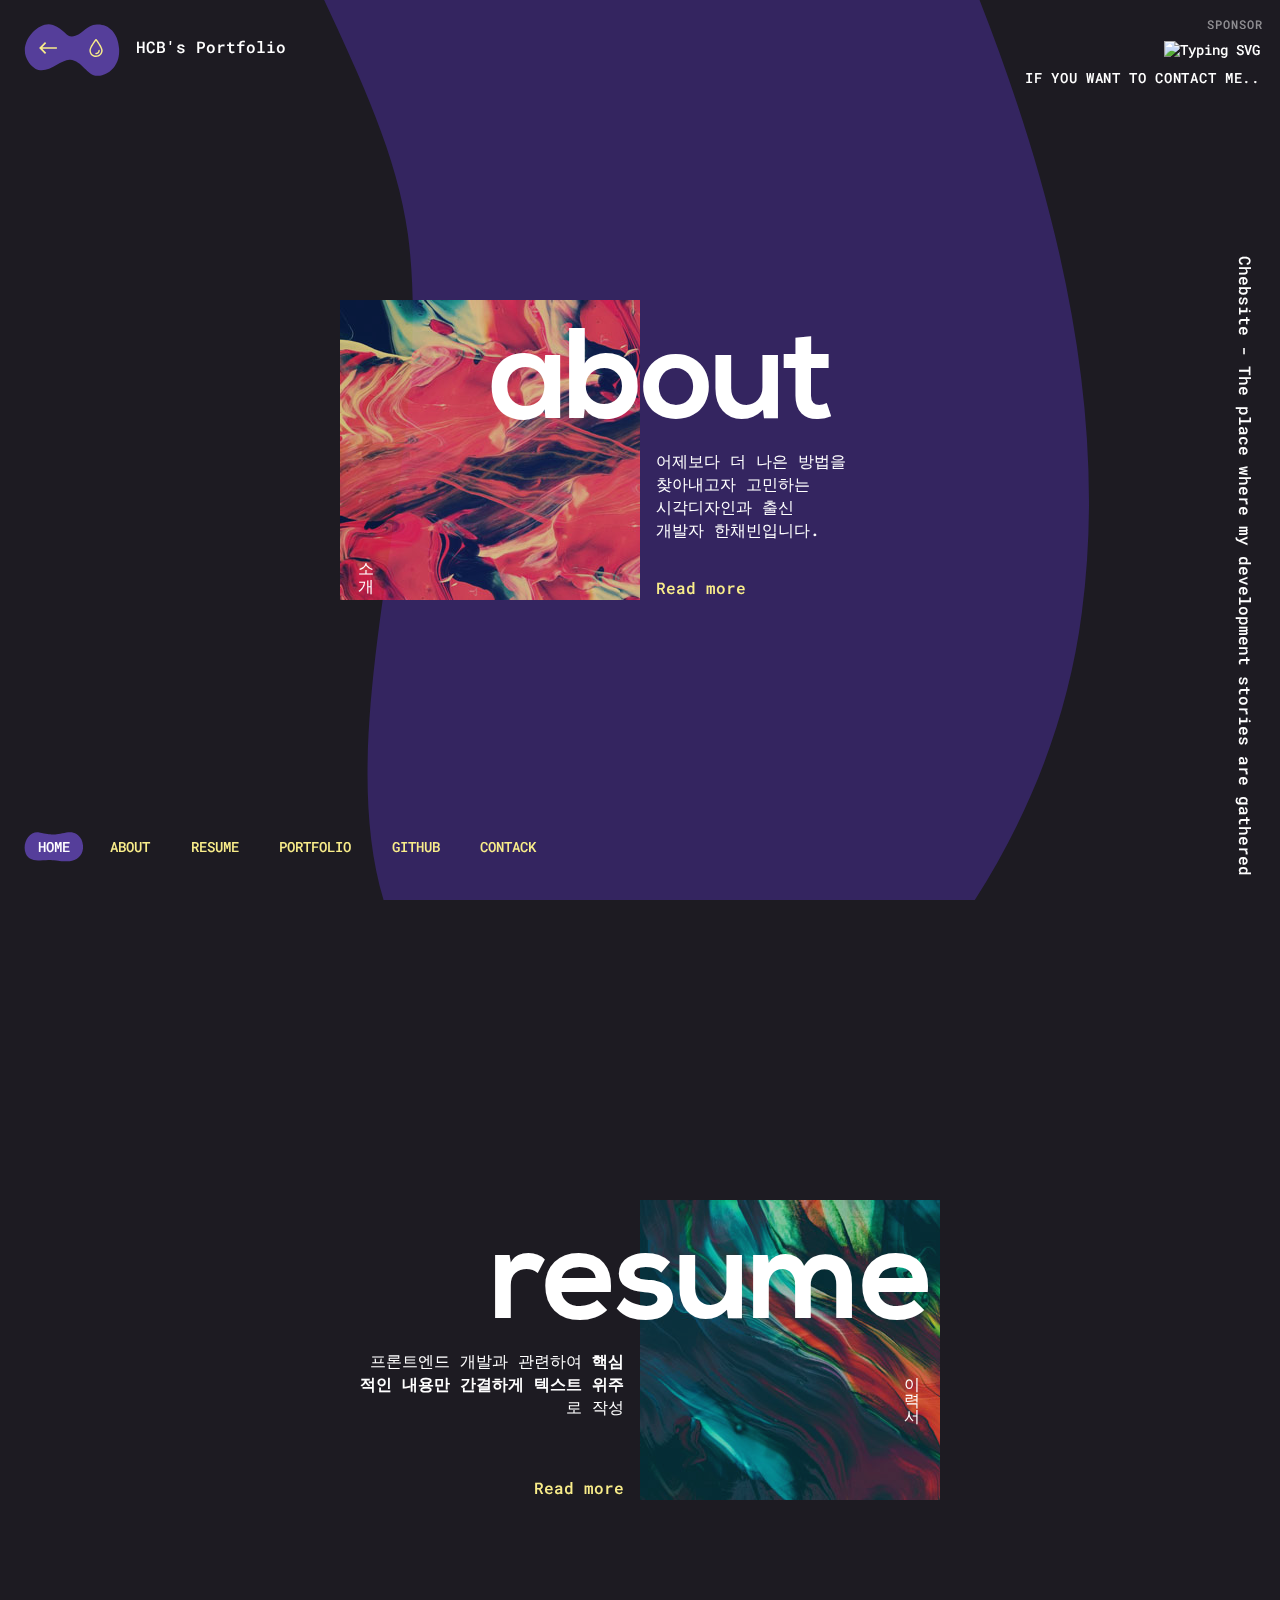
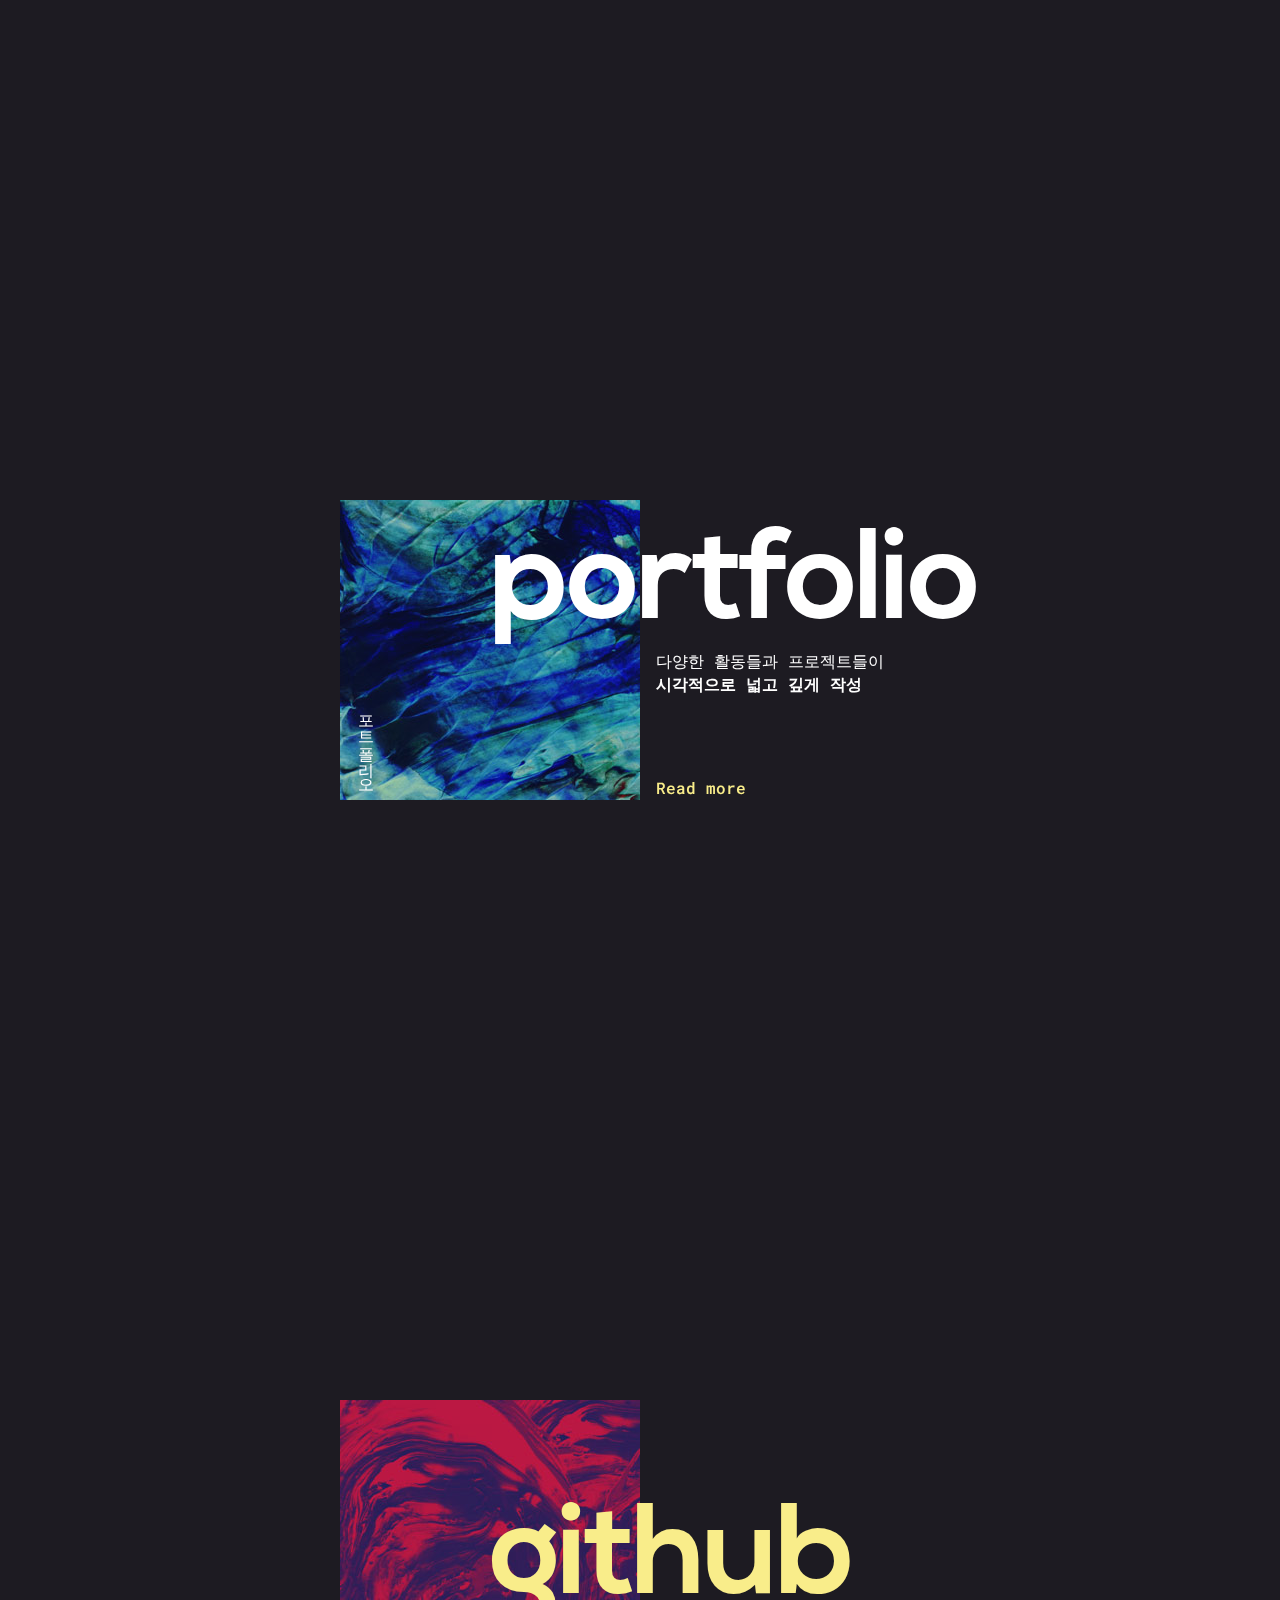
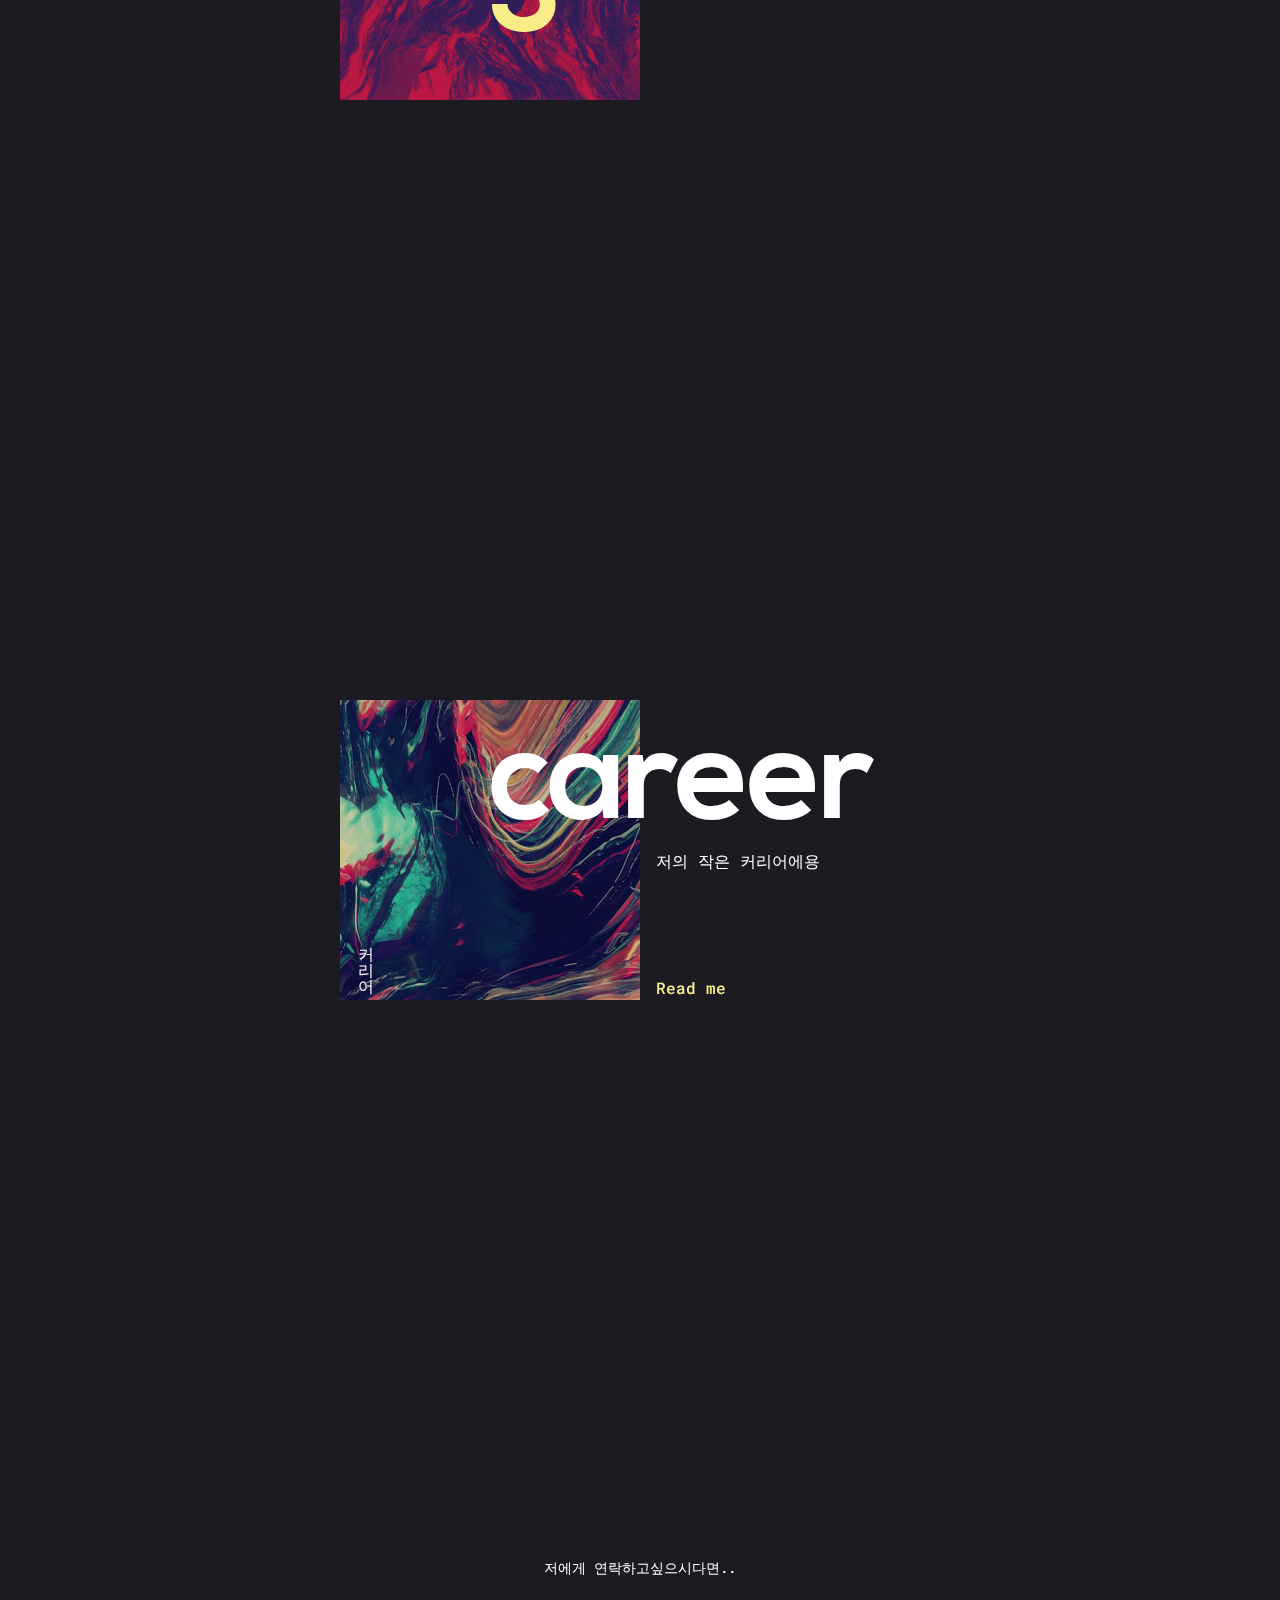
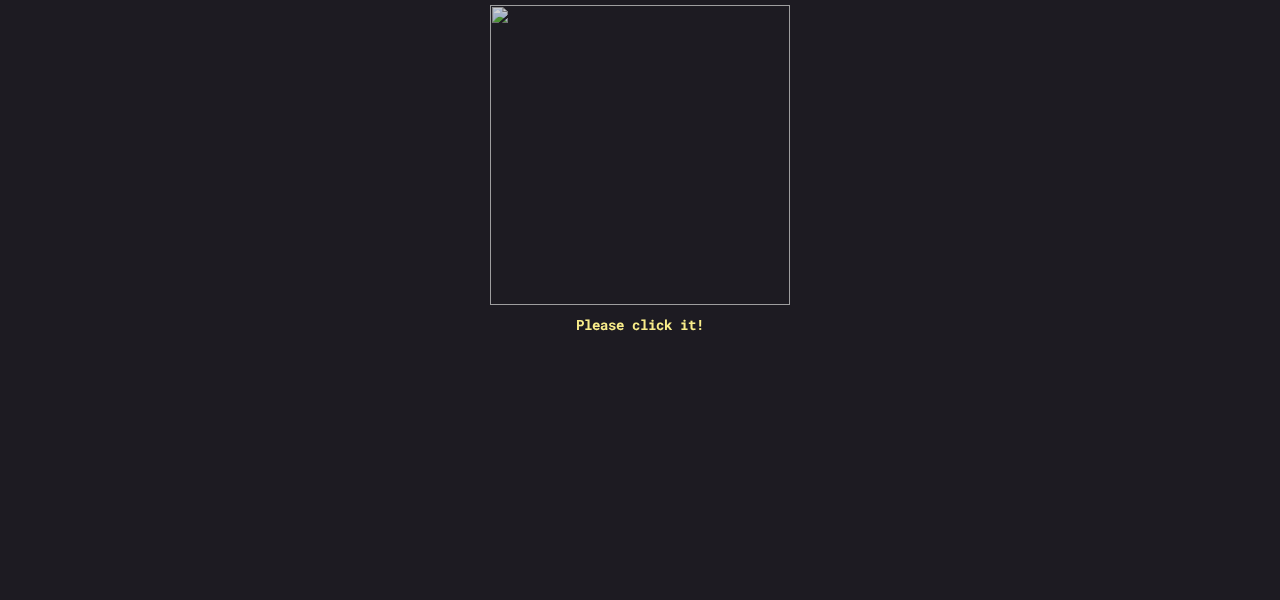
==== index.html @ 8c0c06ee "[start]" ====
<!DOCTYPE html>
<html lang="en" class="no-js">

<head>
	<meta charset="UTF-8" />
	<meta name="viewport" content="width=device-width, initial-scale=1">
	<title>한채빈 - 웹 프론트엔드 개발자</title>
	<meta name="description" content="A page background effect where SVG shapes morph and transform on scroll" />
	<meta name="keywords"
		content="background, svg, morph, animation, scroll, shape, web development, css, javascript" />
	<meta name="author" content="Codrops" />
	<link rel="shortcut icon" href="favicon.ico">
	<link href="https://fonts.googleapis.com/css?family=Roboto+Mono:400,500,700" rel="stylesheet">
	<link rel="stylesheet" type="text/css" href="css/normalize.css" />
	<link rel="stylesheet" type="text/css" href="css/demo.css" />
	<link rel="stylesheet" type="text/css" href="sponsor/pater.css" />
	<script>
		document.documentElement.className = 'js';
		var supportsCssVars = function () {
			var s = document.createElement('style'),
				support;

			s.innerHTML = "root: { --tmp-var: bold; }";
			document.head.appendChild(s);
			support = !!(window.CSS && window.CSS.supports && window.CSS.supports('font-weight', 'var(--tmp-var)'));
			s.parentNode.removeChild(s);
			return support;
		}
		if (!supportsCssVars()) alert('Please view this demo in a modern browser that supports CSS Variables.')
	</script>
</head>

<body class="demo-2 loading">
	<svg class="hidden">
		<symbol id="icon-arrow" viewBox="0 0 24 24">
			<title>arrow</title>
			<polygon points="6.3,12.8 20.9,12.8 20.9,11.2 6.3,11.2 10.2,7.2 9,6 3.1,12 9,18 10.2,16.8 " />
		</symbol>
		<symbol id="icon-drop" viewBox="0 0 24 24">
			<title>drop</title>
			<path
				d="M12,21c-3.6,0-6.6-3-6.6-6.6C5.4,11,10.8,4,11.4,3.2C11.6,3.1,11.8,3,12,3s0.4,0.1,0.6,0.3c0.6,0.8,6.1,7.8,6.1,11.2C18.6,18.1,15.6,21,12,21zM12,4.8c-1.8,2.4-5.2,7.4-5.2,9.6c0,2.9,2.3,5.2,5.2,5.2s5.2-2.3,5.2-5.2C17.2,12.2,13.8,7.3,12,4.8z" />
			<path
				d="M12,18.2c-0.4,0-0.7-0.3-0.7-0.7s0.3-0.7,0.7-0.7c1.3,0,2.4-1.1,2.4-2.4c0-0.4,0.3-0.7,0.7-0.7c0.4,0,0.7,0.3,0.7,0.7C15.8,16.5,14.1,18.2,12,18.2z" />
		</symbol>
		<symbol id="shape-demo" viewBox="0 0 200 100">
			<title>shape demo</title>
			<path
				d="M 6.144,74.1 C 20.4,107.4 70.13,94.33 94.22,95.74 121.3,97.41 130.8,101.1 154.7,99.38 178.6,97.72 201.9,78.95 199.4,46.86 197.1,14.96 174.9,4.781 161.4,1.827 147.9,-1.128 119.8,8.284 105.6,8.766 85.34,9.449 81.91,7.628 51.08,2.334 17.26,-3.482 -8.105,40.84 6.144,74.1 Z" />
		</symbol>
	</svg>
	<main>
		<div class="morph-wrap">
			<svg class="morph" width="1400" height="770" viewBox="0 0 1400 770">
				<path
					d="M 262.9,252.2 C 210.1,338.2 212.6,487.6 288.8,553.9 372.2,626.5 511.2,517.8 620.3,536.3 750.6,558.4 860.3,723 987.3,686.5 1089,657.3 1168,534.7 1173,429.2 1178,313.7 1096,189.1 995.1,130.7 852.1,47.07 658.8,78.95 498.1,119.2 410.7,141.1 322.6,154.8 262.9,252.2 Z" />
			</svg>
		</div>
		<div class="content content--fixed">
			<header class="codrops-header">
				<div class="codrops-links">
					<svg class="decoshape" viewBox="0 0 200 100" width="100%" height="100%" preserveAspectRatio="none">
						<path
							d="M 10.45,74.41 C 39.4,110.8 72.59,67.27 95.98,68.68 122.3,70.35 131.5,101.4 154.7,99.69 177.9,98.03 200.5,79.26 198.1,47.17 195.9,15.27 174.6,-0.3279 151.8,0.9941 128.6,2.581 126,16.86 107,22.76 88.26,28.67 88.87,12.36 60.37,1.787 31.79,-8.877 -18.61,37.92 10.45,74.41 Z" />
					</svg>
					<a class="codrops-icon codrops-icon--prev"
						href="https://tympanus.net/Development/FolderPreviewIdeas/" title="Previous Demo"><svg
							class="icon icon--arrow">
							<use xlink:href="#icon-arrow"></use>
						</svg></a>
					<a class="codrops-icon codrops-icon--drop" href="https://tympanus.net/codrops/?p=31190"
						title="Back to the article"><svg class="icon icon--drop">
							<use xlink:href="#icon-drop"></use>
						</svg></a>
				</div>
				<h1 class="codrops-header__title">HCB's Portfolio</h1>
			</header>
			<nav class="demos">
				<a class="demo demo--current" href="index.html"><svg class="decoshape" preserveAspectRatio="none">
						<use xlink:href="#shape-demo"></use>
					</svg>HOME</a>
				<a class="demo" href="me3.html"><svg class="decoshape">
						<use xlink:href="#shape-demo"></use>
					</svg>ABOUT</a>
				<a class="demo" href="resume.html"><svg class="decoshape">
						<use xlink:href="#shape-demo"></use>
					</svg>RESUME</a>
				<a class="demo " href="portfolio.html"><svg class="decoshape">
						<use xlink:href="#shape-demo"></use>
					</svg>PORTFOLIO</a>
				<a class="demo" target="_blank" href="https://github.com/cbhan0102"><svg class="decoshape">
						<use xlink:href="#shape-demo"></use>
					</svg>GITHUB</a>
				<a class="demo" target="_blank" href="contact.html"><svg class="decoshape">
						<use xlink:href="#shape-demo"></use>
					</svg>CONTACK</a>
			</nav>
			<a class="pater" href="contact.html">
				<svg class="pater__deco" width="300" height="240" viewBox="0 0 1000 800">
					<path
						d="M27.4,171.8C73,42.9,128.6,1,128.6,1s0,0,0,0c58.5,0,368.3,0.3,873.2,0.8c38.5,211,42.1,373.5,38.9,476.7c-2.5,80.3-10.6,174.9-76.7,247.8c-15.1,16.6-37.4,41.2-72.8,53.9c-92.4,33.1-173-50.8-283.9-99.4c-224.3-98.4-334.9,51.4-472.2-45.6C-6.3,535.2-14.5,290.6,27.4,171.8z" />
				</svg>
				<img class="pater__img"
					src="https://readme-typing-svg.demolab.com?font=Oleo+Script&size=25&duration=4000&pause=1000&color=70A5FC&width=220&height=35&lines=Hi+there%2C+I'm+chaebin.;Thank+you+for+visiting"
					alt="Typing SVG" />
				<h4 class="pater__title">If you want to contact me..</h4>
				<p class="pater__desc">Please click on me!</p>
			</a>
			<div class="deco deco--title">Chebsite - The place where my development stories are gathered</div>
		</div>
		<div class="content-wrap">
			<div class="content content--layout content--layout-1">
				<img class="content__img" src="img/3.jpg" alt="Some image" />
				<h3 class="content__title">About</h3>
				<p class="content__author">소개</p>
				<p class="content__desc">어제보다 더 나은 방법을<br>찾아내고자 고민하는<br>시각디자인과 출신<br>개발자 한채빈입니다.</p>
				<a href="me3.html" class="content__link">Read more</a>
			</div>
		</div>
		<div class="content-wrap">
			<div class="content content--layout content--layout-2">
				<img class="content__img" src="img/4.jpg" alt="Some image" />
				<h3 class="content__title">Resume</h3>
				<p class="content__author">이력서</p>
				<p class="content__desc">프론트엔드 개발과 관련하여 <b>핵심적인 내용만 간결하게 텍스트 위주</b>로
					작성</p>
				<a href="resume.html" class="content__link">Read more</a>
			</div>
		</div>
		<div class="content-wrap">
			<div class="content content--layout content--layout-1">
				<img class="content__img" src="img/2.jpg" alt="Some image" />
				<h3 class="content__title">portfolio</h3>
				<p class="content__author">포트폴리오</p>
				<p class="content__desc">다양한 활동들과 프로젝트들이<br> <b>시각적으로 넓고 깊게 작성</b></p>
				<a href="index.html" class="content__link">Read more</a>
			</div>
		</div>
		<div class="content-wrap">
			<a href="https://github.com/cbhan0102">
				<div class="content content--layout content--layout-3">
					<img class="content__img" src="img/1.jpg" alt="Some image" />
					<h3 class="content__title">Github</h3>
					<p class="content__author"></p>
					<p class="content__desc"></p>
				</div>
			</a>

		</div>
		<div class="content-wrap">
			<div class="content content--layout content--layout-1">
				<img class="content__img" src="img/5.jpg" alt="Some image" />
				<h3 class="content__title">CAREER</h3>
				<p class="content__author">커리어</p>
				<p class="content__desc">저의 작은 커리어에용</p>
				<a href="career.html" class="content__link">Read me</a>
			</div>
		</div>

		<!-- Related demos -->
		<section class="content content--related">
			<p class="content__info">저에게 연락하고싶으시다면..</p>
			<a class="content__related-item" href="contack.html">
				<img class="content__related-img"
					src="https://images.unsplash.com/photo-1612743138072-675de14392e1?ixlib=rb-4.0.3&ixid=M3wxMjA3fDB8MHxwaG90by1wYWdlfHx8fGVufDB8fHx8fA%3D%3D&auto=format&fit=crop&w=1372&q=80">
				<h3 class="content__related-title">Please click it! </h3>
			</a>
		</section>
	</main>
	<script src="js/imagesloaded.pkgd.min.js"></script>
	<script src="js/anime.min.js"></script>
	<script src="js/scrollMonitor.js"></script>
	<script src="js/demo2.js"></script>
</body>

</html>
---- css/demo.css ----
@font-face {
	font-family: 'nexa_boldregular';
	font-weight: bold;
	font-style: normal;
	src: url('../fonts/nexa_boldfree_macroman/Nexa_Free_Bold-webfont.eot');
	src: url('../fonts/nexa_boldfree_macroman/Nexa_Free_Bold-webfont.eot?#iefix') format('embedded-opentype'), url('../fonts/nexa_boldfree_macroman/Nexa_Free_Bold-webfont.woff2') format('woff2'), url('../fonts/nexa_boldfree_macroman/Nexa_Free_Bold-webfont.woff') format('woff'), url('../fonts/nexa_boldfree_macroman/Nexa_Free_Bold-webfont.ttf') format('truetype'), url('../fonts/nexa_boldfree_macroman/Nexa_Free_Bold-webfont.svg#nexa_boldregular') format('svg');
}

*,
*::after,
*::before {
	-webkit-box-sizing: border-box;
	box-sizing: border-box;
}

.finalWrapper {
	max-width: 943.64px;
}

.center {
	display: flex;
	justify-content: center;
	padding: 150px 0px;
}


body {
	--text-color: #fff;
	--background-color: #363dc2;
	--background-color-2: #282faf;
	--background-color-3: #202692;
	--link-color: #03b9f1;
	--link-hover-color: #fff;
	font-family: 'Roboto Mono', monospace;
	font-weight: 500;
	color: #fff;
	color: var(--text-color);
	background-color: #363dc2;
	background-color: var(--background-color);
	-webkit-font-smoothing: antialiased;
	-moz-osx-font-smoothing: grayscale;
}

.topTitle {
	font-size: 40px;
	font-weight: 700;
}


/* Page Loader */
.js .loading::before {
	content: '';
	position: fixed;
	z-index: 10000;
	top: 0;
	left: 0;
	width: 100%;
	height: 100%;
	background: var(--background-color);
}

.js .loading::after {
	content: '';
	position: fixed;
	z-index: 10000;
	top: calc(50% - 30px);
	left: calc(50% - 30px);
	width: 60px;
	height: 60px;
	border-radius: 50%;
	border: 10px solid var(--background-color-2);
	border-left-color: var(--text-color);
	animation: loaderAnim 0.8s linear infinite forwards;
}

@keyframes loaderAnim {
	to {
		transform: rotate(360deg);
	}
}

main {
	position: relative;
	width: 100%;
	overflow: hidden;
}

a {
	text-decoration: none;
	color: var(--link-color);
	outline: none;
}

a:hover,
a:focus {
	color: var(--link-hover-color);
	outline: none;
}

.hidden {
	position: absolute;
	overflow: hidden;
	width: 0;
	height: 0;
	pointer-events: none;
}

/* Icons */
.icon {
	display: block;
	width: 1.5em;
	height: 1.5em;
	margin: 0 auto;
	fill: currentColor;
}

/* Deco Shape */
.decoshape {
	top: 0;
	left: 0;
	position: absolute;
	width: 100%;
	height: 100%;
	fill: var(--background-color-3);
}

/* SVG Morph */
.morph-wrap {
	position: fixed;
	top: 0;
	left: 0;
	bottom: 0;
	width: 100%;
	overflow: hidden;
	display: flex;
	align-items: center;
	justify-content: center;
	pointer-events: none;
}

.morph {
	position: relative;
	height: 100%;
	fill: var(--background-color-2);
	flex: none;
}

.content-wrap {
	position: relative;
	display: flex;
	flex-direction: column;
	justify-content: center;
	align-items: center;
	width: 100%;
	height: 100vh;
	min-height: 600px;
	pointer-events: none;
}

.content {
	position: relative;
	display: grid;
}

.content--fixed {
	position: fixed;
	top: 0;
	left: 0;
	width: 100%;
	height: 100vh;
	min-height: 600px;
	z-index: 100;
	pointer-events: none;
	padding: 1.5em;
	grid-template-columns: 50% 50%;
	grid-template-rows: auto auto 4em;
	grid-template-areas: "header ..."
		"... decotitle"
		"demos decotitle";
}

.content--fixed a {
	pointer-events: auto;
}

.content--layout {
	pointer-events: auto;
	justify-content: center;
	align-content: center;
	grid-template-columns: 150px 150px 150px 150px;
	grid-template-rows: 150px 75px 75px;
	grid-template-areas: "... title title title"
		"author ... desc desc"
		"author ... link link";
}

.content--related {
	text-align: center;
	align-content: center;
	justify-content: center;
	padding: 0 2em;
	min-height: 600px;
	height: 100vh;
	font-size: 0.85em;
}

.content__img {
	grid-column: 1 / 3;
	grid-row: 1 / 3;
	opacity: 0.8;
	width: 300px;
	height: 300px;
}


.cb_img {
	width: 35%;
}

.text_box {
	padding-bottom: 30px;
}

.content__title {
	grid-area: title;
	font-family: 'nexa_boldregular', sans-serif;
	letter-spacing: -0.025em;
	font-size: 8em;
	line-height: 160px;
	margin: 0;
	text-transform: lowercase;
	z-index: 10;
	cursor: default;
}

/* 내가 건들 타이틀 */
.content_title {
	font-family: 'nexa_boldregular', sans-serif;
	letter-spacing: -0.025em;
	font-size: 2em;
	line-height: 70px;
	margin: 0;
	z-index: 10;
	cursor: default;
	color: #f9ee8ab5;
}

.highlight {
	color: gray;
}

.highlight_purple {
	color: #9d82ee;
}

.highlight_red {
	color: #db1313;
	cursor: pointer;
}

.highlight_carrot {
	color: #ff9500;
	cursor: pointer;
}

.highlight_skyblue {
	color: #00ccff;
	cursor: pointer;
}

.chaebin_img {
	height: 450px;
}

.side_box_line {
	margin-top: 10px;
	padding: 0px 0px;
	border-bottom: 1px solid rgb(67, 66, 66);
	min-width: 300px;
}

.content_box {
	margin-top: 30px;
	padding: 30px 0px;
	border-top: 1px solid rgb(67, 66, 66);
	/* 줄 스타일과 색상을 원하는 대로 설정 */
	min-width: 943.64px;
}

.content_wrapbox {
	display: flex;
	justify-content: space-between;
	min-width: 943.64px;

}

.content_updown {
	display: flex;
	flex-direction: column;
}

.box {
	margin-top: 30px;
	padding: 30px 0px;
}

.side_box {
	min-width: 300px;
}

.moveBox {
	grid-area: title;
	font-family: 'nexa_boldregular', sans-serif;
	letter-spacing: -0.025em;
	font-size: 5em;
	line-height: 160px;
	margin: 0;
	text-transform: lowercase;
	z-index: 10;
	cursor: default;
	margin-left: 200px;
	/* 원하는 간격 값으로 설정 */
}

.introduce {
	grid-area: title;
	font-family: 'nexa_boldregular', sans-serif;
	letter-spacing: -0.025em;
	font-size: 1.5em;
	line-height: 160px;
	margin: 0;
	text-transform: lowercase;
	z-index: 10;
	cursor: default;
	margin-left: 200px;
	/* 원하는 간격 값으로 설정 */
}

.top_box {
	margin-top: 40%;
	display: flex;
	justify-content: start;
}

.moveRight {
	margin-left: 10px;
	/* 원하는 간격 값으로 설정 */
}

.content_minibox {
	display: flex;
	justify-content: space-between;
	align-items: flex-start;
	max-width: 943.64px;

}


.content__author {
	grid-area: author;
	margin: 0;
	-webkit-writing-mode: vertical-lr;
	writing-mode: vertical-lr;
	padding: 1em;
	text-align: right;
	z-index: 10;
	cursor: default;
}

.content__desc {
	grid-area: desc;
	margin: 0;
	z-index: 10;
	padding: 0 1em;
	cursor: default;
}

.content__desc_my {
	grid-area: desc;
	margin: 0;
	z-index: 10;
	padding: 0 1em;
	cursor: default;
	min-width: 300px;
}

.content__img,
.content__title,
.content__author,
.content__desc {
	transition: transform 0.3s ease-out;
}

.content__link {
	pointer-events: auto;
	grid-area: link;
	align-self: end;
	justify-self: start;
	z-index: 10;
	padding: 0 1em 0.15em;
	cursor: pointer;
}

.content__info {
	grid-column: 1 / 3;
}

.my_info {
	font-size: 1.2em;
	color: #9d82ee;
	/* background-image: linear-gradient(to right, rgb(0, 76, 255), rgb(242, 0, 255)); 그라데이션의 시작 색상과 끝 색상을 설정 */
	/* background-clip: text;
	-webkit-background-clip: text; /* 웹킷 기반 브라우저를 위한 접두사 */
	/* color: transparent; 텍스트의 색상을 투명하게 설정 */
}

.content__related-item {
	padding: 1em;
	transition: color 0.3s;
}

.content__related-img {
	max-width: 100%;
	opacity: 0.8;
	transition: opacity 0.3s;
	opacity: 0.8;
	width: 300px;
	height: 300px;
}

.content__related-item:hover .content__related-img,
.content__related-item:focus .content__related-img {
	opacity: 1;
}

.content__related-title {
	font-size: 1em;
	margin: 0;
	padding: 0.5em;

}

.contents_wrap {
	position: relative;

}

.img_text {
	font-size: 2em;
	padding: 5px 10px;
	text-align: center;
	position: absolute;
	top: 50%;
	left: 25%;
}



/* Different layouts */

/* layout-2 */
.content--layout-2 {
	grid-template-areas: "... title title title"
		"desc desc ... author"
		"link link ... author";
}

.content--layout-2 .content__img {
	grid-column: 3 / 5;
	grid-row: 1 / 3;
}

.content--layout-2 .content__desc {
	text-align: right;
}

.content--layout-2 .content__link {
	justify-self: end;
}

.content--layout-2 .content__author {
	justify-self: end;
	align-self: start;
}

/* layout-3 */
.content--layout-3 {
	grid-template-rows: 75px 75px 150px;
	grid-template-areas: "... ... desc desc"
		"author title title title"
		"author ... link link";
}

.content--layout-3 .content__img {
	grid-column: 1 / 3;
	grid-row: 1 / 3;
}

.content--layout-3 .content__desc {
	align-self: end;
}

/* layout-4 */

.content--layout-4 {
	grid-template-areas: "title title title desc"
		"... author ... desc"
		"... author ... link";
}

.content--layout-4 .content__img {
	grid-column: 2 / 4;
	grid-row: 1 / 3;
}

.content--layout-4 .content__author {
	justify-self: start;
	align-self: start;
}

/* Header */
.codrops-header {
	position: relative;
	display: flex;
	flex-direction: row;
	flex-wrap: wrap;
	align-items: flex-start;
	z-index: 100;
	grid-area: header;
	align-self: start;
	justify-self: start;
}

.codrops-header__title {
	font-size: 1em;
	padding: 0.75em 0;
	margin: 0;
	font-weight: 500;
}

/* Demos */
.demos {
	grid-area: demos;
	align-self: end;
}

.demo {
	display: inline-block;
	position: relative;
	font-size: 0.85em;
	margin: 0 0.25em 0.5em 0;
	padding: 1em;
}

.demo .decoshape {
	display: none;
}

.demo--current {
	color: var(--link-hover-color);
	border-color: currentColor;
}

.demo--current .decoshape {
	display: block;
	z-index: -1;
}

/* Deco elements */
.deco {
	pointer-events: none;
}

.deco--title {
	grid-area: decotitle;
	-webkit-writing-mode: vertical-lr;
	writing-mode: vertical-lr;
	text-align: right;
	align-self: end;
	justify-self: end;
}

/* Top Navigation Style */
.codrops-links {
	position: relative;
	display: flex;
	justify-content: space-between;
	align-items: center;
	margin: 0 1em 0 0;
	text-align: center;
	white-space: nowrap;
}

.codrops-icon {
	position: relative;
	display: inline-block;
	padding: 0.75em 0.75em 1em;
}

/* Demo themes */
.demo-2 {
	--background-color: #1d1b22;
	/* 바탕색 */
	--background-color-2: #342560;
	--background-color-3: #553e9a;
	--text-color: #fff;
	--link-color: #f9ed8a;
	--link-hover-color: #fff;
}

/* 리드미 */
.demo-me {
	--background-color: #1d1b22;
	--background-color-2: #553e9a;
	/* 컨택 튀어나오는거 색 */
	--background-color-3: #553e9a;
	--text-color: #fff;
	/* 디스커버 색 */
	--link-color: #f9ed8a;
	/* 디스커버 호버 색 */
	--link-hover-color: #fff;
}

.demo-resume {
	--background-color: #1d1b22;
	--background-color-2: #cd523d;
	/* 컨택 튀어나오는거 색 */
	--background-color-3: #cd523d;
	--text-color: #fff;
	/* 디스커버 색 */
	--link-color: #f9ed8a;
	/* 디스커버 호버 색 */
	--link-hover-color: #fff;
}


.demo-career {
	--background-color: #1d1b22;
	--background-color-2: #32e1c7bb;
	/* 컨택 튀어나오는거 색 */
	--background-color-3: #00ecc8d2;
	--text-color: #fff;
	/* 디스커버 색 */
	--link-color: #f9ed8a;
	/* 디스커버 호버 색 */
	--link-hover-color: #fff;
}

.demo-contack {
	--background-color: #4a67b6;
	--background-color-2: #32e1c7bb;
	/* 컨택 튀어나오는거 색 */
	--background-color-3: #00ecc8d2;
	--text-color: #fff;
	/* 디스커버 색 */
	--link-color: #f9ed8a;
	/* 디스커버 호버 색 */
	--link-hover-color: #fff;
}

.demo-3 {
	--background-color: #56cccf;
	--background-color-2: #41e0e4;
	--background-color-3: #1747c0;
	--text-color: #fff;
	--link-color: #fff;
	--link-hover-color: #17b1b5;
}

.demo-3 .morph {
	fill: none;
	stroke-width: 12px;
	stroke: #22bcc0;
}

@media screen and (max-width: 50em) {
	.content--fixed {
		height: auto;
		min-height: 0;
		display: block;
		z-index: 1000;
		position: absolute;
	}

	.codrops-header {
		align-items: center;
		flex-direction: column;
	}

	.deco--title {
		display: none;
	}

	.demos {
		text-align: center;
	}
}

@media screen and (max-width: 40em) {
	.content--layout {
		transform: scale3d(0.8, 0.8, 1);
	}
}

@media screen and (max-width: 36em) {
	.content--layout {
		transform: scale3d(0.7, 0.7, 1);
	}
}

@media screen and (max-width: 32em) {
	.content--layout {
		transform: scale3d(0.6, 0.6, 1);
	}

	.content__author,
	.content__desc,
	.content__link {
		font-size: 1.35em;
	}
}

@media screen and (max-width: 28em) {
	.content--layout {
		transform: scale3d(0.5, 0.5, 1);
	}
}
---- sponsor/pater.css ----
.pater {
	font-size: 0.65em;
	position: fixed;
	bottom: 0;
	right: 0;
	width: 100%;
	padding: 1.5em;
	display: flex;
    align-items: center;
    flex-wrap: wrap;
    background: var(--background-color-3);
}

.pater,
.pater:hover {
	color: #fff;
}

.pater::after {
	letter-spacing: 0.05em;
	content: 'Sponsor';
	text-transform: uppercase;
	font-size: 0.7em;
	position: absolute;
	top: 0.35em;
	right: 0.5em;
	opacity: 0.5;
	letter-spacing: 0.085em;
}

.pater__deco {
	display: none;
}

.pater__img {
	display: inline-block;
	width: 100%;
	max-width: 160px;
	position: relative;
	margin: 0 1em 0 0;
}

.pater__title {
	display: inline-block;
	font-weight: 500;
	text-transform: uppercase;
	letter-spacing: 0.05em;
	text-indent: -0.05em;
	margin: 0;
	position: relative;
	margin: 0.75em 0 0;
}

.pater__desc {
	display: none;
}

@media screen and (min-width: 50em) {
	.pater {
		text-align: right;
		top: 0;
		bottom: auto;
		width: auto;
		padding: 3em 1.5em 0 0;
		display: block;
		font-size: 0.85em;
		background: transparent;
	}
	.pater::after {
		top: 1.5em;
		right: 1.5em;
		left: auto;
		font-size: 0.85em;
	}
	.pater__title {
		display: block;
		margin: 0.75em 0;
	}
	.pater__desc {
		display: block;
		color: #fff;
		margin: 0;
		position: relative;
		width: 100%;
		max-width: 260px;
		pointer-events: none;
		opacity: 0;
		transform: translate3d(0,-10px,0);
		transition: opacity 0.3s, transform 0.3s;
	}
	.pater__img {
		max-width: 200px;
		width: auto;
		margin: 0;
	}
	.pater:hover .pater__desc {
		opacity: 1;
		transform: translate3d(0,0,0);
		transition-delay: 0.2s;
	}
	.pater__deco {
		display: block;
		position: absolute;
		top: 0;
		right: 0;
		fill: var(--background-color-3);
		transform: translate3d(100%,-100%,0) rotate3d(0,0,1,40deg) scale3d(1,0.2,1);
		transition: transform 0.5s ease-out;
	}
	.pater:hover .pater__deco {
		transform: translate3d(0,0,0) scale3d(1,1,1);
	}
}
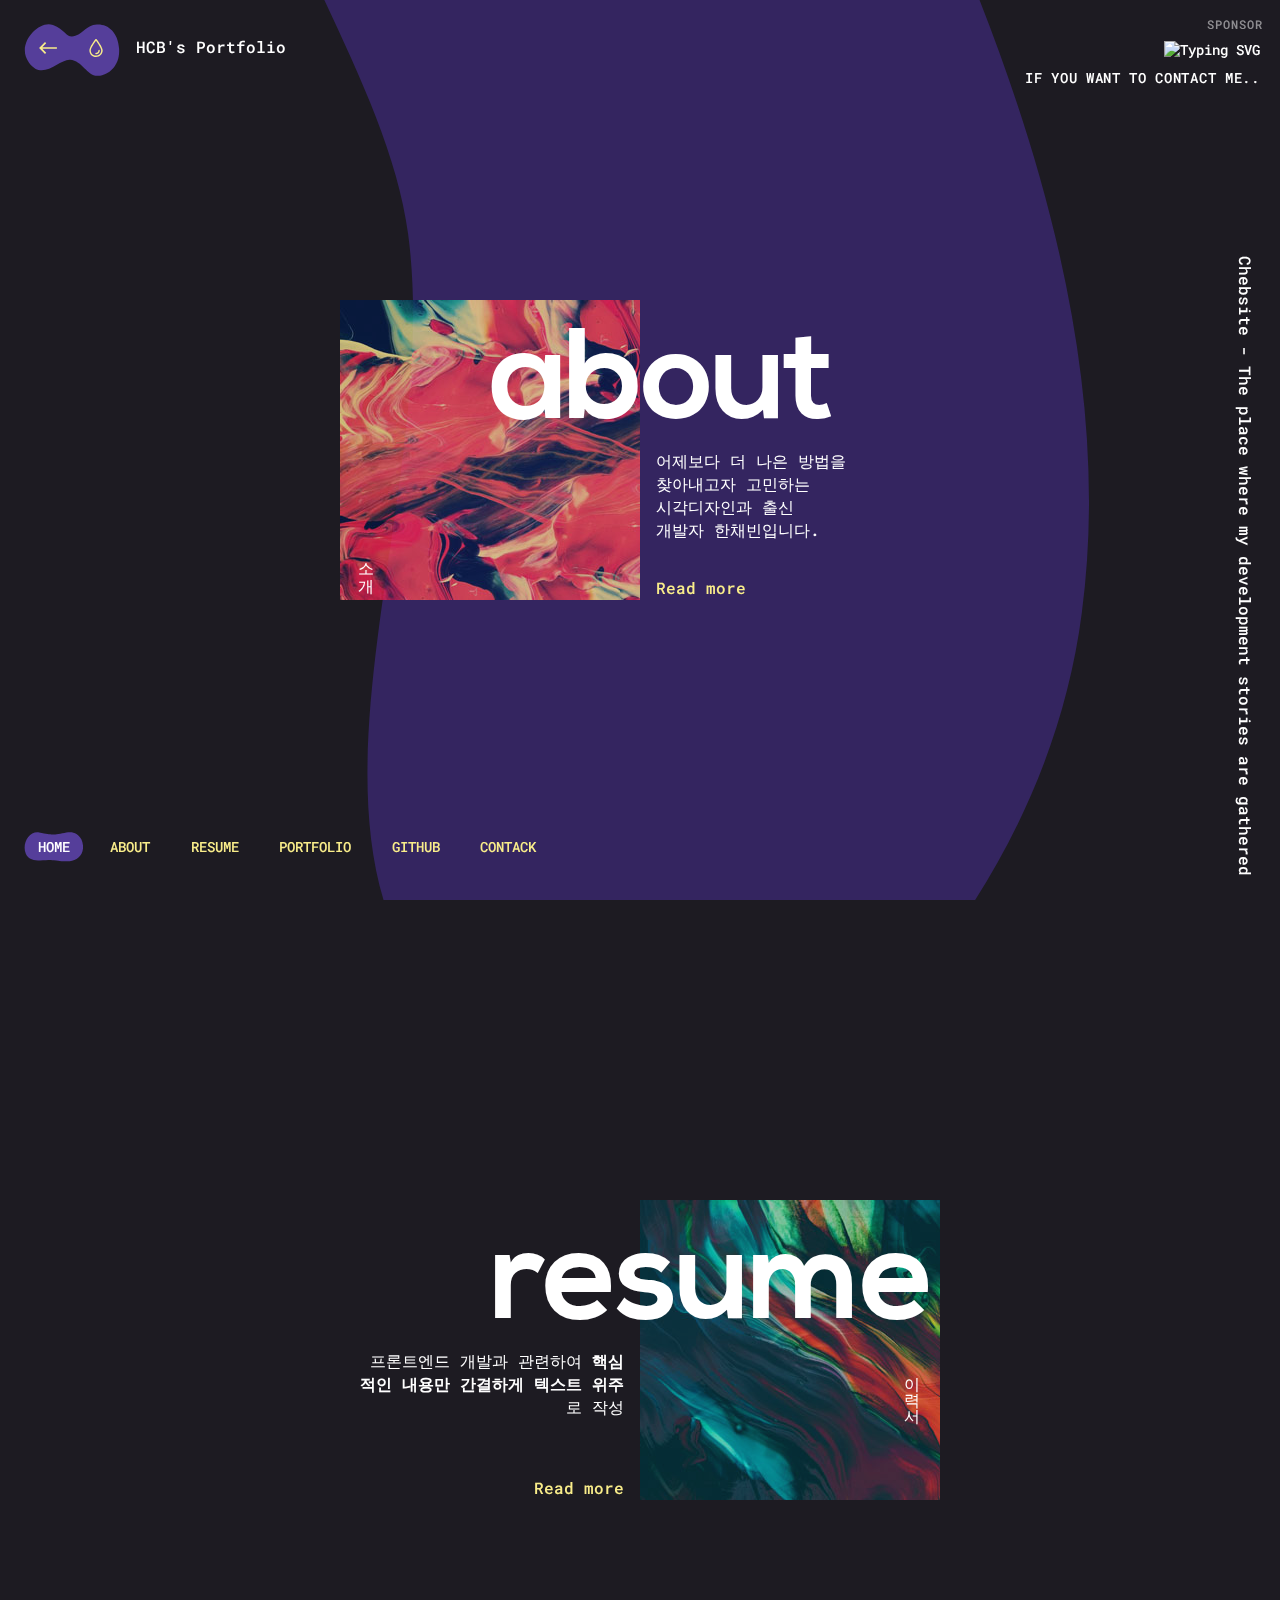
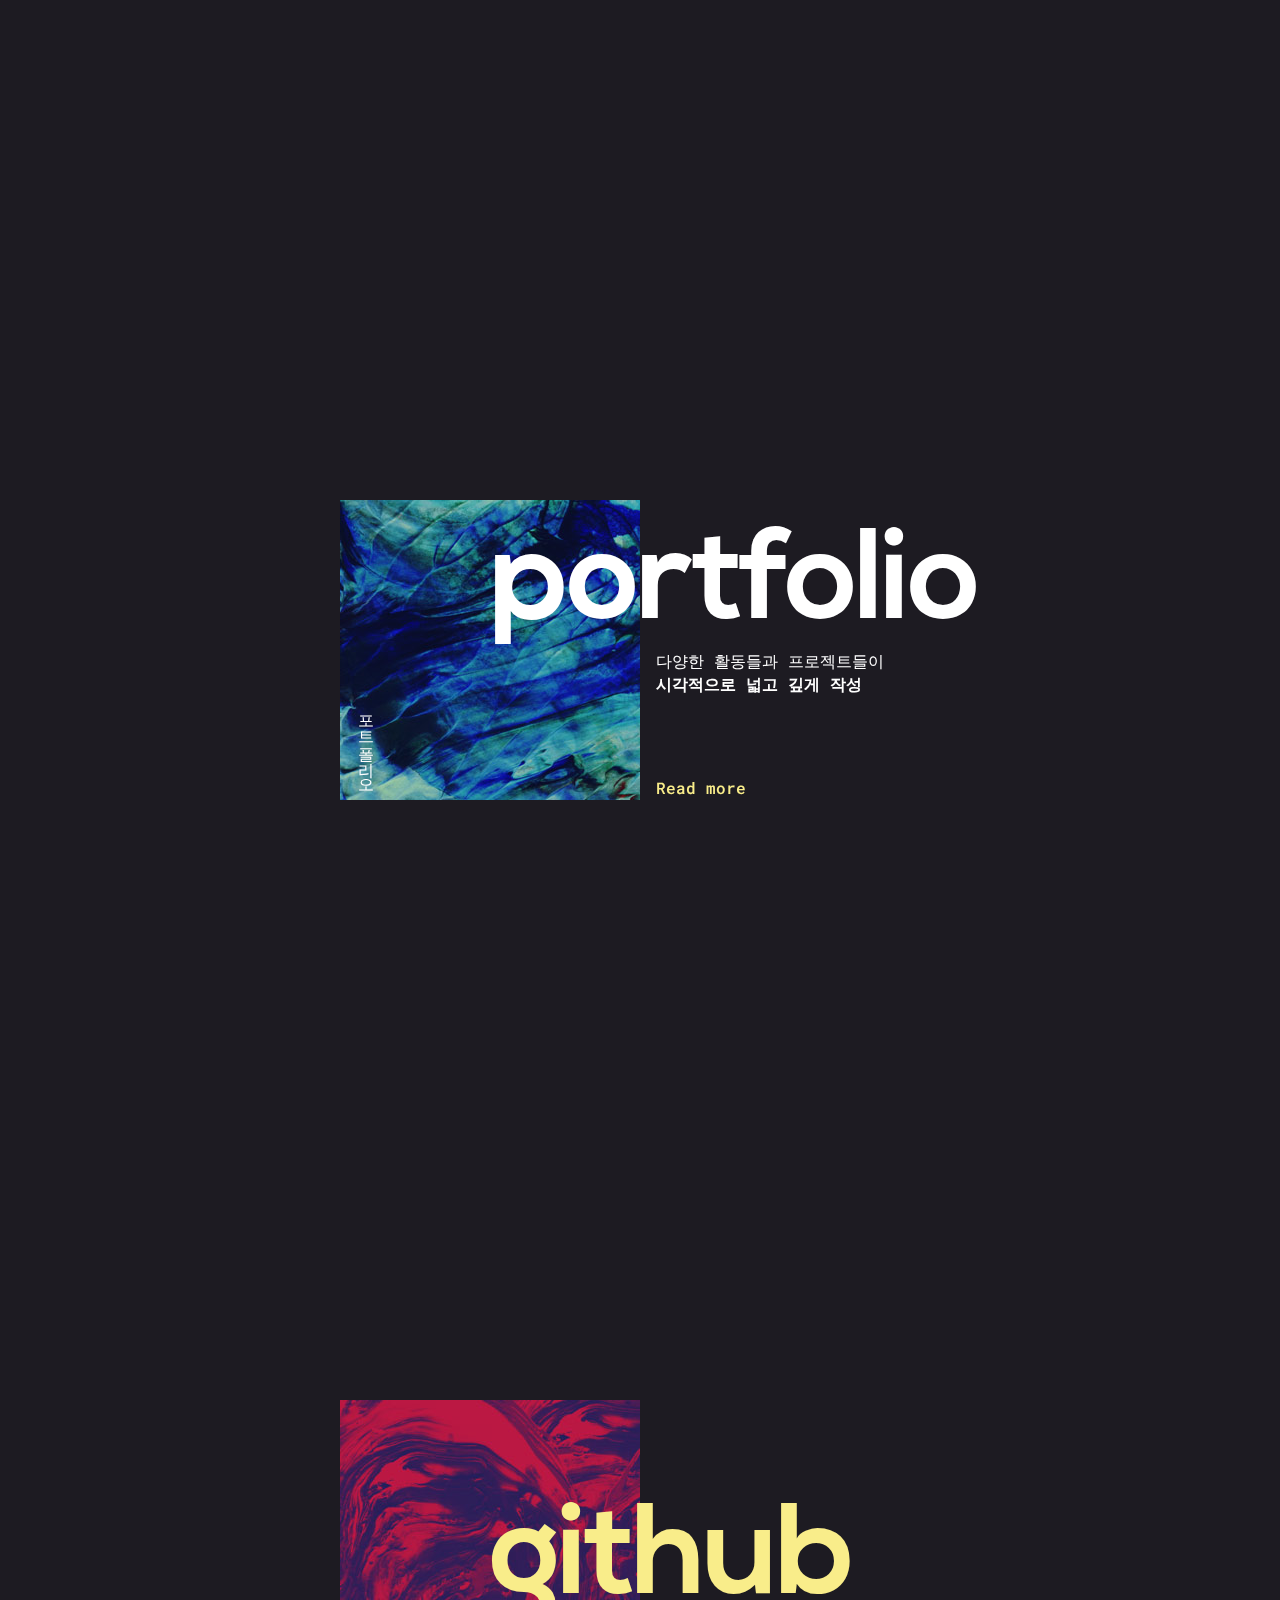
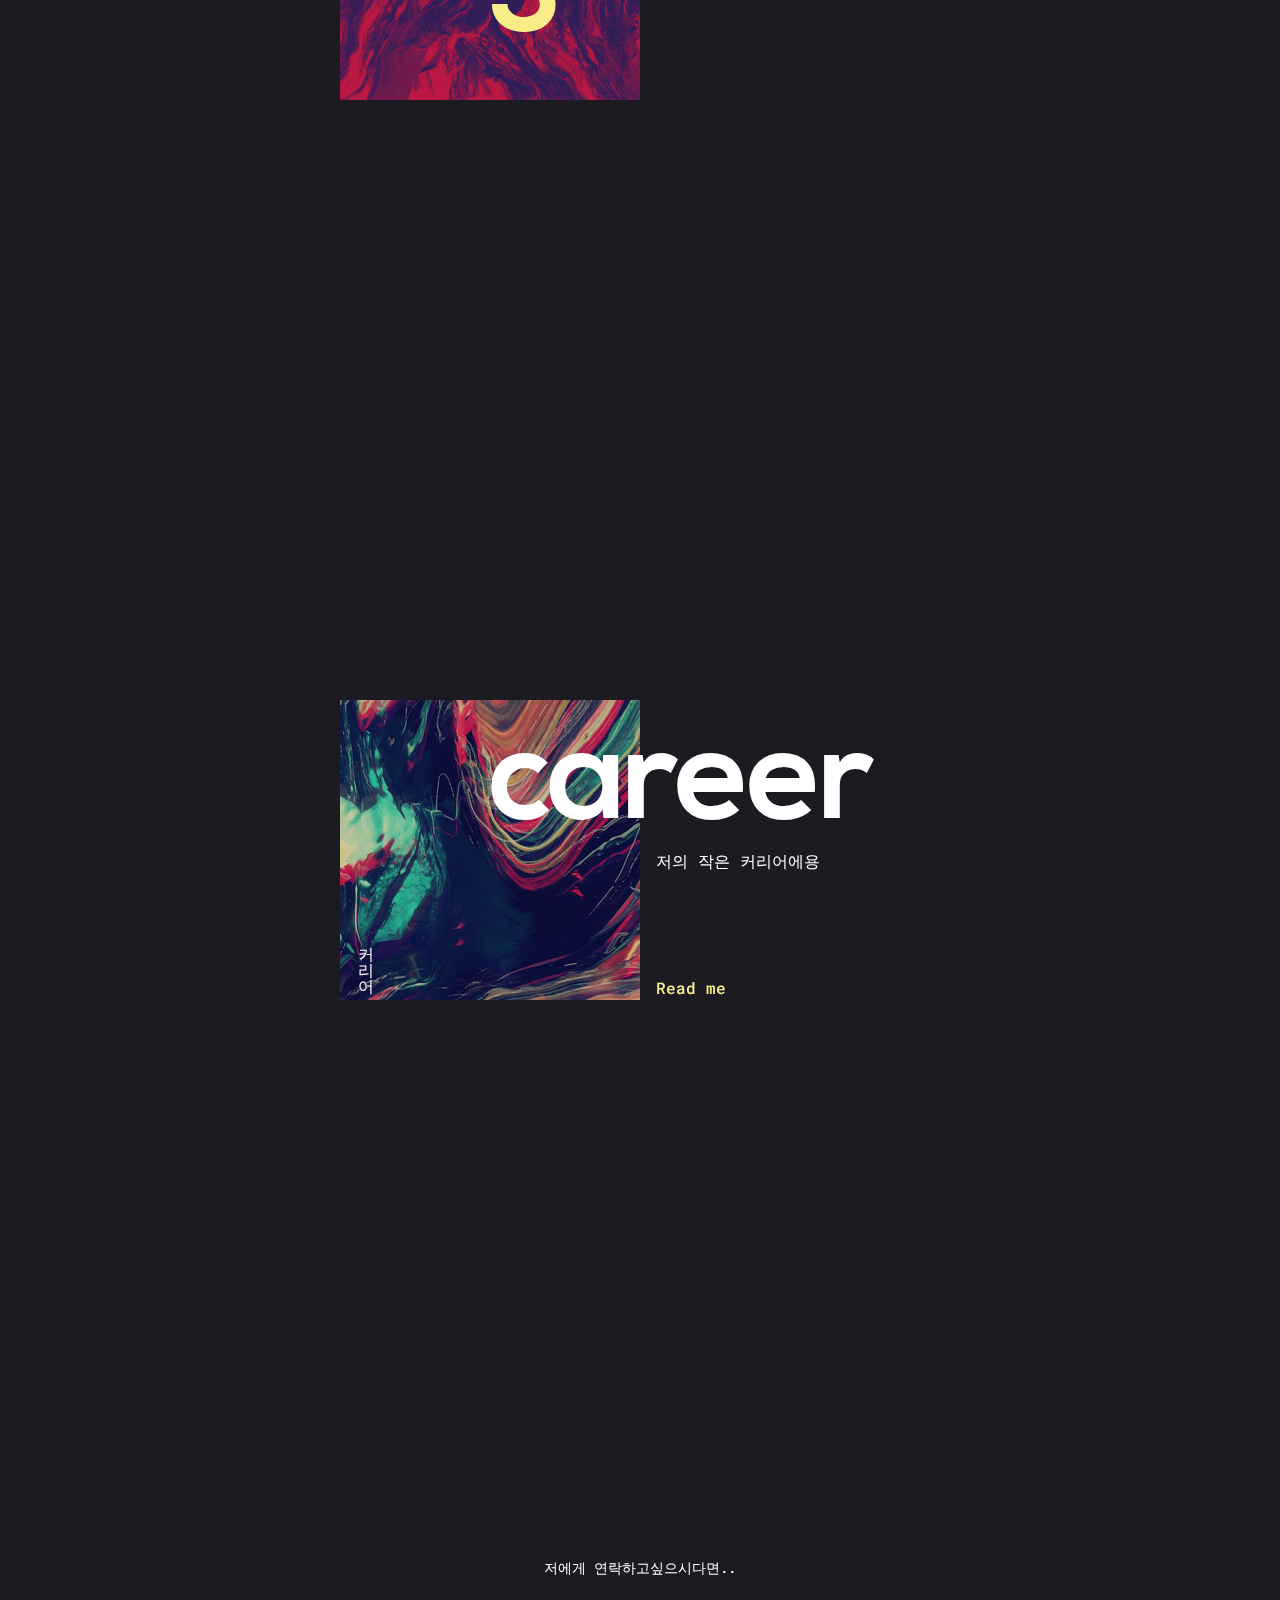
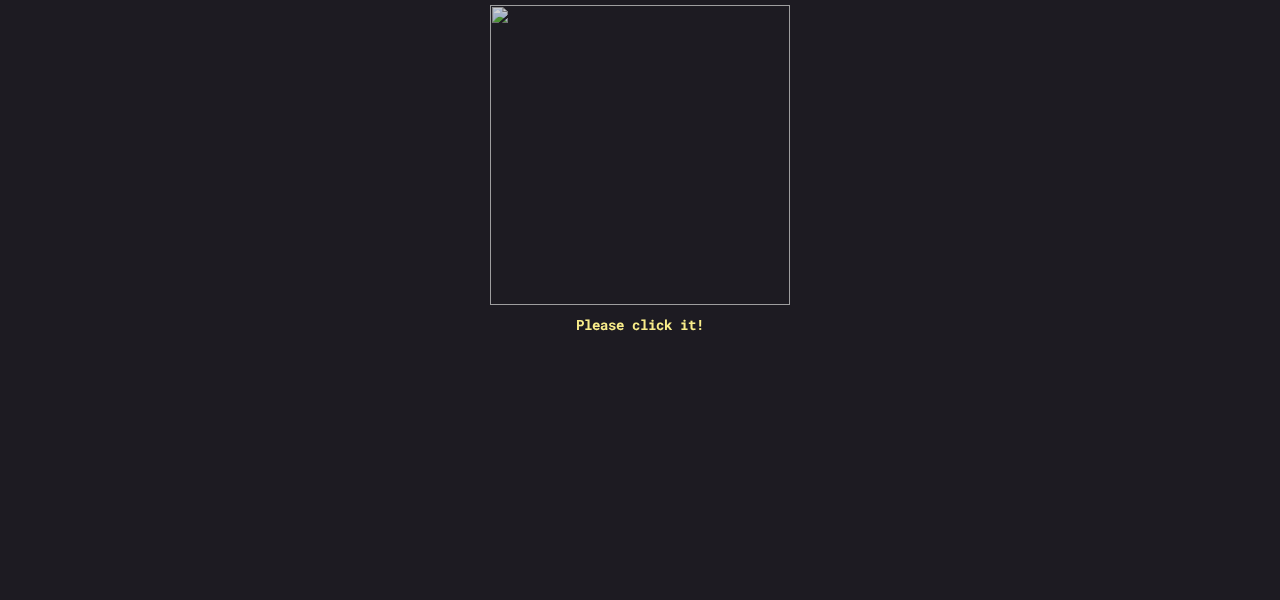
==== commit 300b60a8: "[Add]링크 수정" ====
--- a/index.html
+++ b/index.html
@@ -133,7 +133,7 @@
 				<h3 class="content__title">portfolio</h3>
 				<p class="content__author">포트폴리오</p>
 				<p class="content__desc">다양한 활동들과 프로젝트들이<br> <b>시각적으로 넓고 깊게 작성</b></p>
-				<a href="index.html" class="content__link">Read more</a>
+				<a href="portfolio.html" class="content__link">Read more</a>
 			</div>
 		</div>
 		<div class="content-wrap">
@@ -145,8 +145,8 @@
 					<p class="content__desc"></p>
 				</div>
 			</a>
+		</div>
 
-		</div>
 		<div class="content-wrap">
 			<div class="content content--layout content--layout-1">
 				<img class="content__img" src="img/5.jpg" alt="Some image" />
@@ -160,7 +160,7 @@
 		<!-- Related demos -->
 		<section class="content content--related">
 			<p class="content__info">저에게 연락하고싶으시다면..</p>
-			<a class="content__related-item" href="contack.html">
+			<a class="content__related-item" href="contact.html">
 				<img class="content__related-img"
 					src="https://images.unsplash.com/photo-1612743138072-675de14392e1?ixlib=rb-4.0.3&ixid=M3wxMjA3fDB8MHxwaG90by1wYWdlfHx8fGVufDB8fHx8fA%3D%3D&auto=format&fit=crop&w=1372&q=80">
 				<h3 class="content__related-title">Please click it! </h3>
